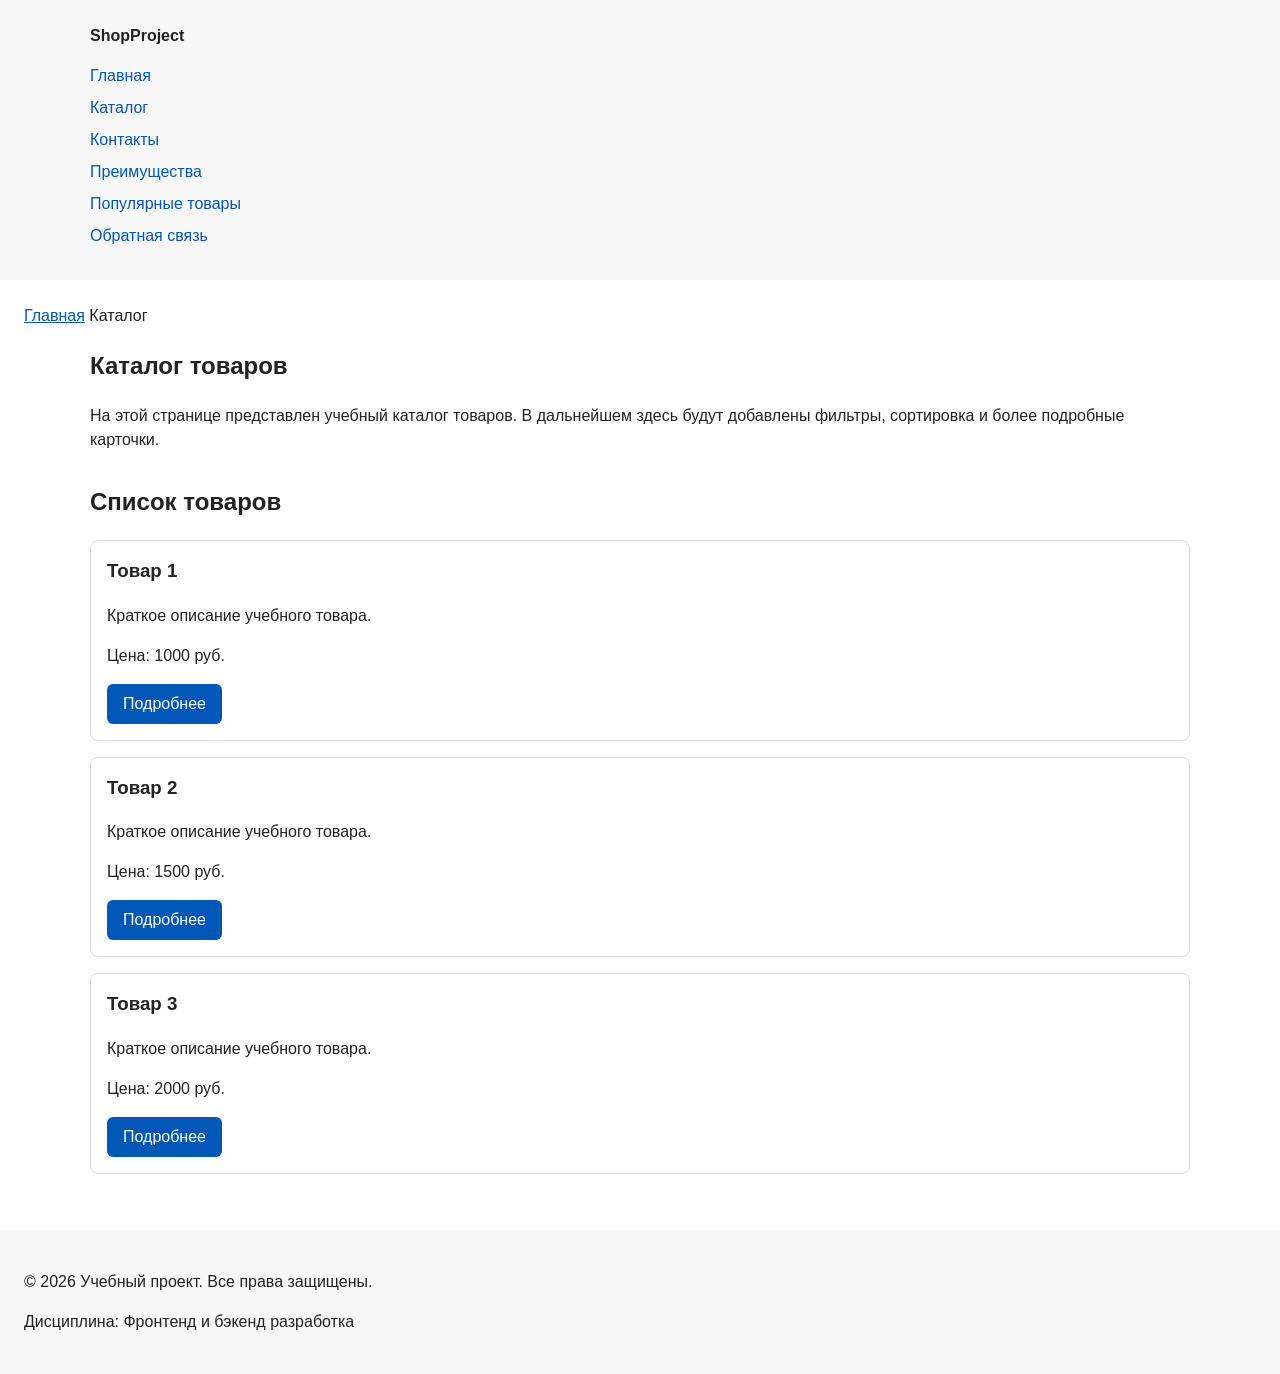
==== catalog.html @ 549c6714 "feat: add multi-page structure navigation and anchors" ====
<!DOCTYPE html>
<html lang="ru">
<head>
  <meta charset="UTF-8">
  <meta name="viewport" content="width=device-width, initial-scale=1.0">
  <meta name="description" content="Каталог товаров учебного интернет-магазина.">
  <title>Каталог товаров — Учебный интернет-магазин</title>
  <link rel="stylesheet" href="css/style.css">
</head>
<body>
  <header>
    <div class="site-header">
      <a class="site-logo" href="index.html">ShopProject</a>

      <nav class="site-nav" aria-label="Основная навигация">
        <ul class="site-nav__list">
          <li><a href="index.html">Главная</a></li>
          <li><a href="catalog.html">Каталог</a></li>
          <li><a href="contacts.html">Контакты</a></li>
          <li><a href="index.html#advantages">Преимущества</a></li>
          <li><a href="index.html#popular">Популярные товары</a></li>
          <li><a href="index.html#contacts">Обратная связь</a></li>
        </ul>
      </nav>
    </div>
  </header>

  <main>
    <nav class="breadcrumbs" aria-label="Хлебные крошки">
      <a href="index.html">Главная</a>
      <span>Каталог</span>
    </nav>

    <section class="section">
      <h1>Каталог товаров</h1>
      <p>
        На этой странице представлен учебный каталог товаров.
        В дальнейшем здесь будут добавлены фильтры, сортировка и более
        подробные карточки.
      </p>
    </section>

    <section class="section">
      <h2>Список товаров</h2>

      <article class="product-card">
        <h3>Товар 1</h3>
        <p>Краткое описание учебного товара.</p>
        <p>Цена: 1000 руб.</p>
        <a class="button" href="index.html#popular">Подробнее</a>
      </article>

      <article class="product-card">
        <h3>Товар 2</h3>
        <p>Краткое описание учебного товара.</p>
        <p>Цена: 1500 руб.</p>
        <a class="button" href="index.html#popular">Подробнее</a>
      </article>

      <article class="product-card">
        <h3>Товар 3</h3>
        <p>Краткое описание учебного товара.</p>
        <p>Цена: 2000 руб.</p>
        <a class="button" href="index.html#popular">Подробнее</a>
      </article>
    </section>
  </main>

  <footer>
    <p>&copy; 2026 Учебный проект. Все права защищены.</p>
    <p>Дисциплина: Фронтенд и бэкенд разработка</p>
  </footer>
</body>
</html>
---- css/style.css ----
/* ===============================
   1. Переменные проекта
   =============================== */

:root {
  /* Основные цвета проекта */
  --color-bg: #ffffff;
  --color-text: #222222;
  --color-muted: #666666;
  --color-primary: #0057b8;
  --color-primary-dark: #003f86;
  --color-border: #dddddd;
  --color-surface: #f7f7f7;
  --color-surface-accent: #eef5ff;
  --color-danger: #b00020;
  --color-success: #168a2f;
  --color-success-bg: #eefaf0;
  --color-white: #ffffff;

  /* Отступы */
  --space-xs: 4px;
  --space-sm: 8px;
  --space-md: 16px;
  --space-lg: 24px;
  --space-xl: 32px;

  /* Скругления */
  --radius-sm: 6px;
  --radius-md: 8px;
  --radius-lg: 12px;

  /* Размеры */
  --container-width: 1100px;
}

/* ===============================
   2. Базовые стили
   =============================== */

* {
  box-sizing: border-box;
}

body {
  margin: 0;
  font-family: Arial, sans-serif;
  line-height: 1.5;
  color: var(--color-text);
  background-color: var(--color-bg);
}
 


header,
main,
footer {
  padding: var(--space-lg);
}



header {
  background-color: var(--color-surface);
}

footer {
  background-color: var(--color-surface);
}

/* ===============================
   3. Общие элементы интерфейса
   =============================== */

a {
  color: var(--color-primary);
}

a:hover {
  color: var(--color-primary-dark);
}

a:focus-visible {
  outline: 2px solid var(--color-primary);
  outline-offset: 3px;
}
 
/* ===============================
   4. Компоненты страницы
   =============================== */

.hero {
  max-width: var(--container-width);
  margin: 0 auto var(--space-xl);
  padding: var(--space-xl) var(--space-lg);
  background-color: var(--color-surface-accent);
  border-radius: var(--radius-lg);
}

.section {
  max-width: var(--container-width);
  margin: 0 auto var(--space-xl);
}

.section h2 {
  margin-top: 0;
}



/*
  Ограничиваем ширину содержимого шапки,
  чтобы оно не растягивалось слишком сильно на широких экранах.
*/
.site-header {
  max-width: 1100px;
  margin: 0 auto;
}

/*
  Оформляем текстовый логотип.
*/
.site-logo {
  font-weight: bold;
  text-decoration: none;
  color: #222222;
}

/*
  Убираем стандартные отступы и маркеры списка навигации.
*/
.site-nav__list {
  padding: 0;
  margin: 16px 0 0;
  list-style: none;
}

/*
  Добавляем расстояние между пунктами меню.
*/
.site-nav__list li {
  margin-bottom: 8px;
}

/*
  Оформляем ссылки меню.
*/
.site-nav__list a {
  color: #0057b8;
  text-decoration: none;
}

/*
  При наведении мыши подчёркиваем ссылку.
  Подробно состояния интерфейса будут рассмотрены в практической работе 1.7.
*/
.site-nav__list a:hover {
  text-decoration: underline;
}



/*
  При наведении мыши подчёркиваем ссылку.
  Подробно состояния интерфейса будут рассмотрены в практической работе 1.7.
*/
.site-nav__list a:hover {
  text-decoration: underline;
}


.button {
  display: inline-block;
  padding: var(--space-sm) var(--space-md);
  color: var(--color-white);
  background-color: var(--color-primary);
  text-decoration: none;
  border: none;
  border-radius: var(--radius-sm);
  cursor: pointer;
}

.button:hover {
  background-color: var(--color-primary-dark);
}

.button:focus-visible {
  outline: 2px solid var(--color-primary);
  outline-offset: 3px;
}

.button:disabled {
  opacity: 0.6;
  cursor: not-allowed;
}


.product-card {
  margin-bottom: var(--space-md);
  padding: var(--space-md);
  border: 1px solid var(--color-border);
  border-radius: var(--radius-md);
  background-color: var(--color-bg);
}

.product-card:hover {
  border-color: var(--color-primary);
}

.product-card h3 {
  margin-top: 0;
}


.aside-info {
  max-width: var(--container-width);
  margin: 0 auto var(--space-xl);
  padding: var(--space-md);
  border-left: 4px solid var(--color-primary);
  background-color: var(--color-surface);
}



body {
  margin: 0;
  font-family: Arial, sans-serif;
  line-height: 1.5;
}


/* ===============================
   5. Форма и модальное окно
   =============================== */

.order-dialog {
  width: min(100% - 32px, 560px);
  padding: var(--space-lg);
  border: none;
  border-radius: var(--radius-lg);
}

.order-dialog::backdrop {
  background-color: rgba(0, 0, 0, 0.5);
}

.form-field {
  margin-bottom: var(--space-md);
}

.form-field label {
  display: block;
  margin-bottom: var(--space-xs);
}

.form-field input,
.form-field select,
.form-field textarea {
  width: 100%;
  padding: 10px 12px;
  border: 1px solid var(--color-border);
  border-radius: var(--radius-sm);
  font: inherit;
}

.form-field input[type="checkbox"] {
  width: auto;
}

.form-field small {
  display: block;
  margin-top: var(--space-xs);
  color: var(--color-muted);
}


.form-field input:hover,
.form-field select:hover,
.form-field textarea:hover {
  border-color: var(--color-primary);
}

.form-field input:focus-visible,
.form-field select:focus-visible,
.form-field textarea:focus-visible,
.form-actions button:focus-visible {
  outline: 2px solid var(--color-primary);
  outline-offset: 3px;
}

[aria-invalid="true"] {
  border-color: var(--color-danger);
}


/*
  Подсветка ошибочных полей.
  Атрибут aria-invalid будет добавляться через JavaScript.
*/
[aria-invalid="true"] {
  border-color: #b00020;
}

/*
  Кнопки формы.
*/
.form-actions {
  display: flex;
  gap: 12px;
  margin-top: 20px;
}

.success-message {
  max-width: var(--container-width);
  margin: var(--space-lg) auto;
  padding: var(--space-md);
  border-left: 4px solid var(--color-success);
  background-color: var(--color-success-bg);
}
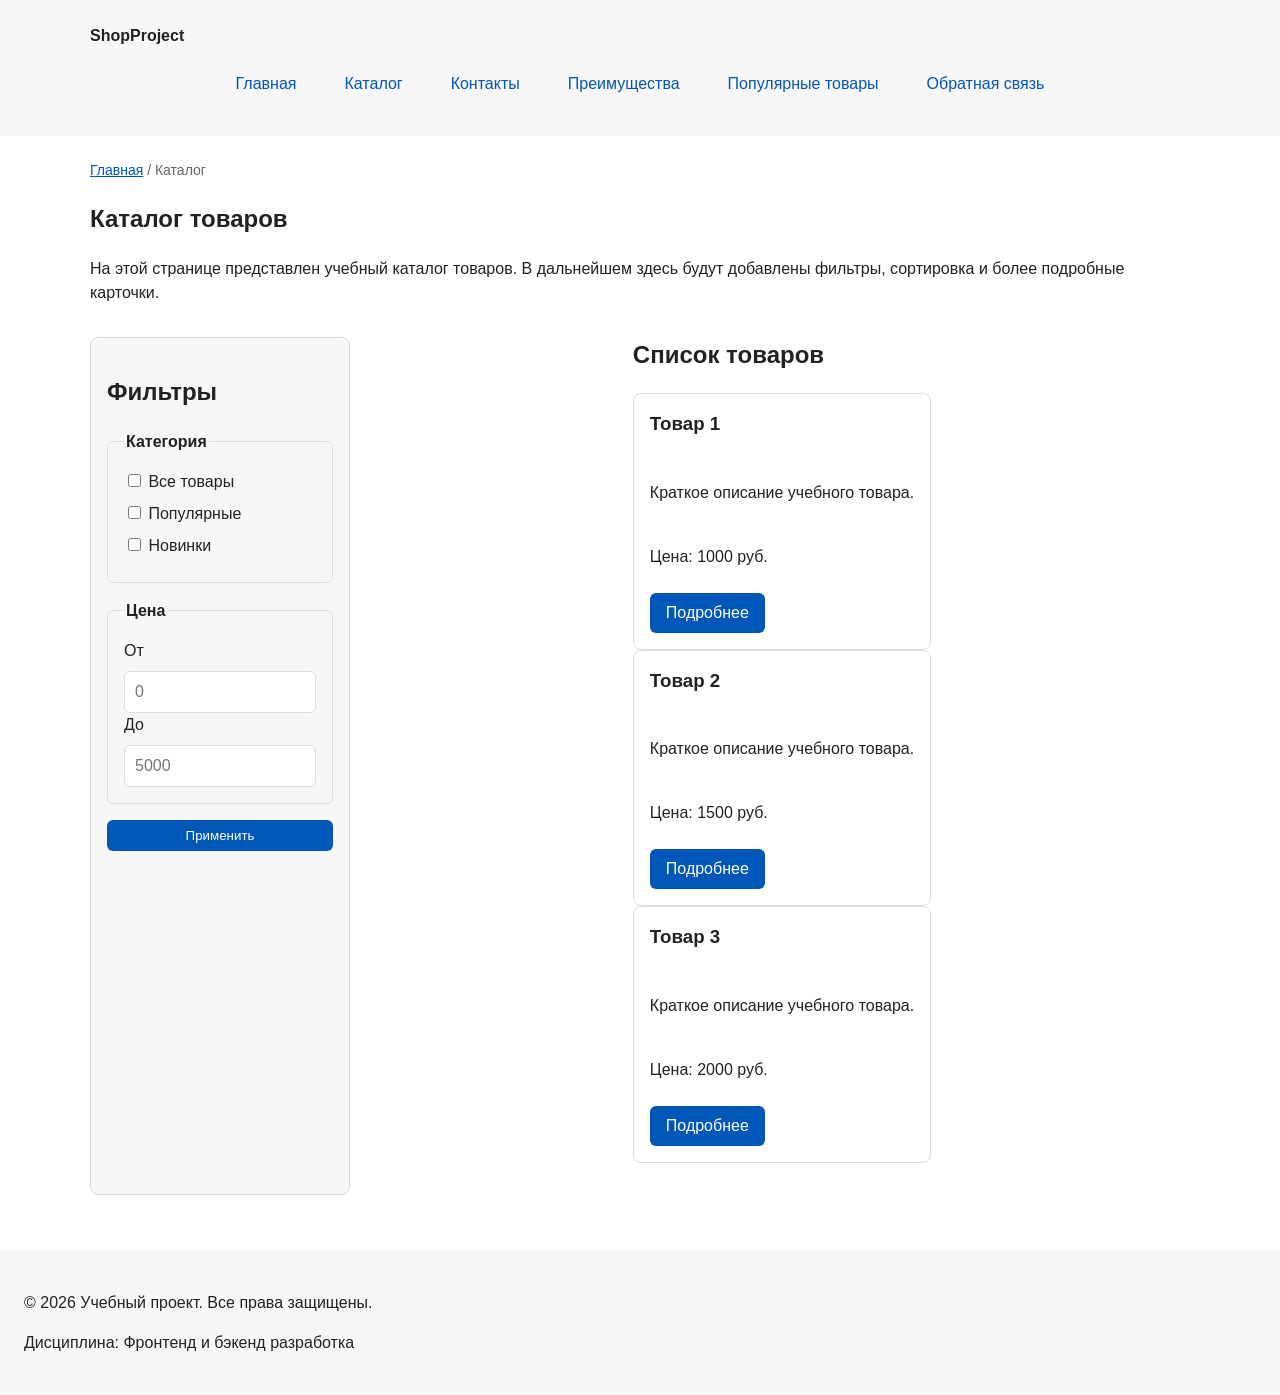
==== commit 232a4686: "feat: add flex navigation and grid catalog layout" ====
--- a/catalog.html
+++ b/catalog.html
@@ -40,6 +40,44 @@
       </p>
     </section>
 
+    <section class="catalog-layout">
+  <aside class="catalog-filters">
+    <h2>Фильтры</h2>
+
+    <form class="filters-form" action="#" method="get">
+      <fieldset>
+        <legend>Категория</legend>
+
+        <label>
+          <input type="checkbox" name="category" value="all">
+          Все товары
+        </label>
+
+        <label>
+          <input type="checkbox" name="category" value="popular">
+          Популярные
+        </label>
+
+        <label>
+          <input type="checkbox" name="category" value="new">
+          Новинки
+        </label>
+      </fieldset>
+
+      <fieldset>
+        <legend>Цена</legend>
+
+        <label for="price-from">От</label>
+        <input id="price-from" name="price-from" type="number" min="0" placeholder="0">
+
+        <label for="price-to">До</label>
+        <input id="price-to" name="price-to" type="number" min="0" placeholder="5000">
+      </fieldset>
+
+      <button class="button" type="submit">Применить</button>
+    </form>
+  </aside>
+
     <section class="section">
       <h2>Список товаров</h2>
 
--- a/css/style.css
+++ b/css/style.css
@@ -125,14 +125,17 @@
   color: #222222;
 }
 
-/*
-  Убираем стандартные отступы и маркеры списка навигации.
-*/
 .site-nav__list {
+  display: flex;
+  flex-wrap: wrap;
+  justify-content: center;
+  align-items: center;
+  gap: var(--space-md);
   padding: 0;
-  margin: 16px 0 0;
+  margin: var(--space-md) 0 0;
   list-style: none;
 }
+
 
 /*
   Добавляем расстояние между пунктами меню.
@@ -141,21 +144,19 @@
   margin-bottom: 8px;
 }
 
-/*
-  Оформляем ссылки меню.
-*/
 .site-nav__list a {
-  color: #0057b8;
+  display: inline-block;
+  padding: var(--space-sm) var(--space-md);
+  color: var(--color-primary);
   text-decoration: none;
-}
-
-/*
-  При наведении мыши подчёркиваем ссылку.
-  Подробно состояния интерфейса будут рассмотрены в практической работе 1.7.
-*/
+  border-radius: var(--radius-sm);
+}
+
 .site-nav__list a:hover {
-  text-decoration: underline;
-}
+  color: var(--color-white);
+  background-color: var(--color-primary);
+}
+
 
 
 
@@ -317,4 +318,99 @@
   background-color: var(--color-success-bg);
 }
 
-
+.breadcrumbs {
+  max-width: var(--container-width);
+  margin: 0 auto var(--space-md);
+  font-size: 14px;
+  color: var(--color-muted);
+}
+
+.breadcrumbs a {
+  color: var(--color-primary);
+}
+
+.breadcrumbs span::before {
+  content: " / ";
+  color: var(--color-muted);
+}
+
+html {
+  scroll-behavior: smooth;
+}
+
+:target {
+  outline: 2px dashed var(--color-primary);
+  outline-offset: 4px;
+}
+
+.products-grid {
+  display: grid;
+  grid-template-columns: repeat(3, 1fr);
+  gap: var(--space-lg);
+}
+
+.product-card {
+  display: flex;
+  flex-direction: column;
+  gap: var(--space-sm);
+  margin-bottom: 0;
+  padding: var(--space-md);
+  border: 1px solid var(--color-border);
+  border-radius: var(--radius-md);
+  background-color: var(--color-bg);
+}
+
+.product-card .button {
+  margin-top: auto;
+  align-self: flex-start;
+}
+
+.catalog-layout {
+  max-width: var(--container-width);
+  margin: 0 auto var(--space-xl);
+  display: grid;
+  grid-template-columns: 260px 1fr;
+  grid-template-areas: "filters products";
+  gap: var(--space-lg);
+}
+
+.catalog-filters {
+  grid-area: filters;
+  padding: var(--space-md);
+  border: 1px solid var(--color-border);
+  border-radius: var(--radius-md);
+  background-color: var(--color-surface);
+}
+
+.catalog-products {
+  grid-area: products;
+}
+
+.filters-form {
+  display: grid;
+  gap: var(--space-md);
+}
+
+.filters-form fieldset {
+  margin: 0;
+  padding: var(--space-md);
+  border: 1px solid var(--color-border);
+  border-radius: var(--radius-sm);
+}
+
+.filters-form legend {
+  font-weight: 700;
+}
+
+.filters-form label {
+  display: block;
+  margin-bottom: var(--space-sm);
+}
+
+.filters-form input[type="number"] {
+  width: 100%;
+  padding: 8px 10px;
+  border: 1px solid var(--color-border);
+  border-radius: var(--radius-sm);
+  font: inherit;
+}
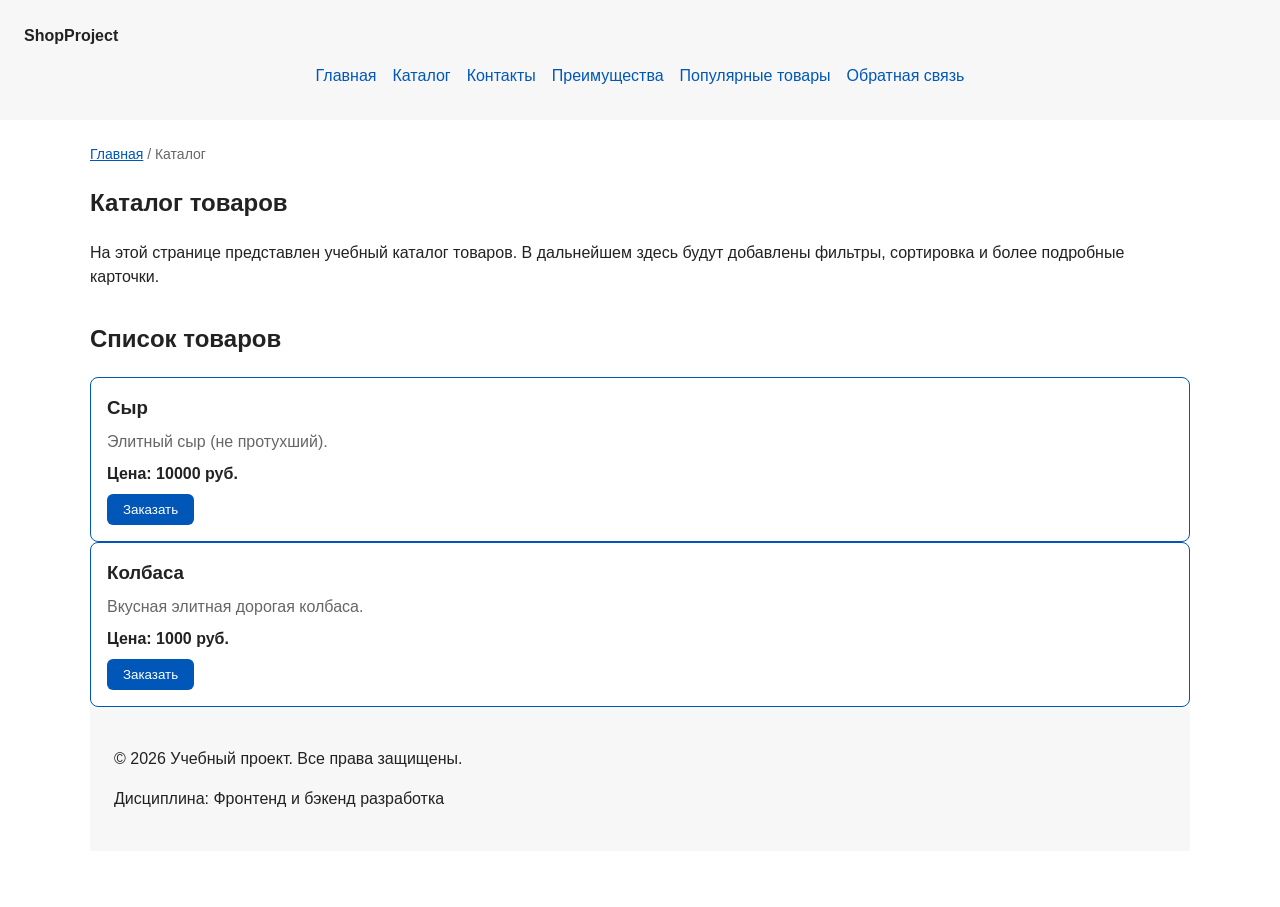
==== commit 97783bf3: "refactor: apply BEM naming to CSS classes" ====
--- a/catalog.html
+++ b/catalog.html
@@ -27,8 +27,8 @@
 
   <main>
     <nav class="breadcrumbs" aria-label="Хлебные крошки">
-      <a href="index.html">Главная</a>
-      <span>Каталог</span>
+        <a class="breadcrumbs__link" href="index.html">Главная</a>
+        <span class="breadcrumbs__current">Каталог</span>
     </nav>
 
     <section class="section">
@@ -40,69 +40,36 @@
       </p>
     </section>
 
-    <section class="catalog-layout">
-  <aside class="catalog-filters">
-    <h2>Фильтры</h2>
-
-    <form class="filters-form" action="#" method="get">
-      <fieldset>
-        <legend>Категория</legend>
-
-        <label>
-          <input type="checkbox" name="category" value="all">
-          Все товары
-        </label>
-
-        <label>
-          <input type="checkbox" name="category" value="popular">
-          Популярные
-        </label>
-
-        <label>
-          <input type="checkbox" name="category" value="new">
-          Новинки
-        </label>
-      </fieldset>
-
-      <fieldset>
-        <legend>Цена</legend>
-
-        <label for="price-from">От</label>
-        <input id="price-from" name="price-from" type="number" min="0" placeholder="0">
-
-        <label for="price-to">До</label>
-        <input id="price-to" name="price-to" type="number" min="0" placeholder="5000">
-      </fieldset>
-
-      <button class="button" type="submit">Применить</button>
-    </form>
-  </aside>
-
     <section class="section">
       <h2>Список товаров</h2>
 
-      <article class="product-card">
-        <h3>Товар 1</h3>
-        <p>Краткое описание учебного товара.</p>
-        <p>Цена: 1000 руб.</p>
-        <a class="button" href="index.html#popular">Подробнее</a>
-      </article>
+      <article class="product-card product-card--featured">
+  <h3 class="product-card__title">Сыр</h3>
+  <p class="product-card__description">Элитный сыр (не протухший).</p>
+  <p class="product-card__price">Цена: 10000 руб.</p>
+  <button
+    class="button product-card__button"
+    type="button"
+    data-product="Товар 1"
+  >
+    Заказать
+  </button>
+</article>
 
-      <article class="product-card">
-        <h3>Товар 2</h3>
-        <p>Краткое описание учебного товара.</p>
-        <p>Цена: 1500 руб.</p>
-        <a class="button" href="index.html#popular">Подробнее</a>
-      </article>
 
-      <article class="product-card">
-        <h3>Товар 3</h3>
-        <p>Краткое описание учебного товара.</p>
-        <p>Цена: 2000 руб.</p>
-        <a class="button" href="index.html#popular">Подробнее</a>
-      </article>
-    </section>
-  </main>
+      <article class="product-card product-card--featured">
+  <h3 class="product-card__title">Колбаса</h3>
+  <p class="product-card__description">Вкусная элитная дорогая колбаса.</p>
+  <p class="product-card__price">Цена: 1000 руб.</p>
+  <button
+    class="button product-card__button"
+    type="button"
+    data-product="Товар 1"
+  >
+    Заказать
+  </button>
+</article>
+
 
   <footer>
     <p>&copy; 2026 Учебный проект. Все права защищены.</p>
--- a/css/style.css
+++ b/css/style.css
@@ -112,9 +112,21 @@
   чтобы оно не растягивалось слишком сильно на широких экранах.
 */
 .site-header {
-  max-width: 1100px;
+  background-color: var(--color-surface);
+}
+
+.site-header__inner {
+  max-width: var(--container-width);
   margin: 0 auto;
-}
+  padding: var(--space-lg);
+}
+
+.site-header__logo {
+  font-weight: 700;
+  color: var(--color-text);
+  text-decoration: none;
+}
+
 
 /*
   Оформляем текстовый логотип.
@@ -136,15 +148,7 @@
   list-style: none;
 }
 
-
-/*
-  Добавляем расстояние между пунктами меню.
-*/
-.site-nav__list li {
-  margin-bottom: 8px;
-}
-
-.site-nav__list a {
+.site-nav__link {
   display: inline-block;
   padding: var(--space-sm) var(--space-md);
   color: var(--color-primary);
@@ -152,13 +156,32 @@
   border-radius: var(--radius-sm);
 }
 
-.site-nav__list a:hover {
+.site-nav__link:hover {
   color: var(--color-white);
   background-color: var(--color-primary);
 }
 
-
-
+.site-nav__link:focus-visible {
+  outline: 2px solid var(--color-primary);
+  outline-offset: 3px;
+}
+
+.site-nav__link--active {
+  color: var(--color-white);
+  background-color: var(--color-primary);
+}
+
+.site-nav__list li {
+  margin-bottom: 8px;
+}
+
+/*
+  Оформляем ссылки меню.
+*/
+.site-nav__list a {
+  color: #0057b8;
+  text-decoration: none;
+}
 
 /*
   При наведении мыши подчёркиваем ссылку.
@@ -168,6 +191,29 @@
   text-decoration: underline;
 }
 
+.button--primary {
+  color: var(--color-white);
+  background-color: var(--color-primary);
+}
+
+.button--primary:hover {
+  background-color: var(--color-primary-dark);
+}
+
+.button--secondary {
+  color: var(--color-primary);
+  background-color: transparent;
+  border: 1px solid var(--color-primary);
+}
+
+.button--secondary:hover {
+  color: var(--color-white);
+  background-color: var(--color-primary);
+}
+
+.site-nav__list a:hover {
+  text-decoration: underline;
+}
 
 .button {
   display: inline-block;
@@ -189,14 +235,18 @@
   outline-offset: 3px;
 }
 
-.button:disabled {
+.button:disabled,
+.button--disabled {
   opacity: 0.6;
   cursor: not-allowed;
 }
 
 
+
 .product-card {
-  margin-bottom: var(--space-md);
+  display: flex;
+  flex-direction: column;
+  gap: var(--space-sm);
   padding: var(--space-md);
   border: 1px solid var(--color-border);
   border-radius: var(--radius-md);
@@ -211,6 +261,43 @@
   margin-top: 0;
 }
 
+.product-card--featured {
+  border-color: var(--color-primary);
+}
+
+.product-card--discount {
+  border-color: var(--color-danger);
+}
+
+.product-card__title {
+  margin: 0;
+  color: var(--color-text);
+}
+
+.product-card__description {
+  margin: 0;
+  color: var(--color-muted);
+}
+
+.product-card__price {
+  margin: 0;
+  font-weight: 700;
+}
+
+.product-card--discount .product-card__price {
+  color: var(--color-danger);
+}
+
+.product-card__button {
+  margin-top: auto;
+  align-self: flex-start;
+}
+
+.products-grid {
+  display: grid;
+  grid-template-columns: repeat(3, 1fr);
+  gap: var(--space-lg);
+}
 
 .aside-info {
   max-width: var(--container-width);
@@ -325,92 +412,52 @@
   color: var(--color-muted);
 }
 
-.breadcrumbs a {
+.breadcrumbs__link {
   color: var(--color-primary);
 }
 
-.breadcrumbs span::before {
+.breadcrumbs__current::before {
   content: " / ";
   color: var(--color-muted);
 }
 
-html {
-  scroll-behavior: smooth;
-}
-
-:target {
-  outline: 2px dashed var(--color-primary);
-  outline-offset: 4px;
-}
-
-.products-grid {
-  display: grid;
-  grid-template-columns: repeat(3, 1fr);
-  gap: var(--space-lg);
-}
-
-.product-card {
-  display: flex;
-  flex-direction: column;
-  gap: var(--space-sm);
-  margin-bottom: 0;
-  padding: var(--space-md);
-  border: 1px solid var(--color-border);
-  border-radius: var(--radius-md);
-  background-color: var(--color-bg);
-}
-
-.product-card .button {
-  margin-top: auto;
-  align-self: flex-start;
-}
-
-.catalog-layout {
-  max-width: var(--container-width);
-  margin: 0 auto var(--space-xl);
-  display: grid;
-  grid-template-columns: 260px 1fr;
-  grid-template-areas: "filters products";
-  gap: var(--space-lg);
-}
-
-.catalog-filters {
-  grid-area: filters;
-  padding: var(--space-md);
-  border: 1px solid var(--color-border);
-  border-radius: var(--radius-md);
-  background-color: var(--color-surface);
-}
-
-.catalog-products {
-  grid-area: products;
-}
-
-.filters-form {
-  display: grid;
-  gap: var(--space-md);
-}
-
-.filters-form fieldset {
-  margin: 0;
-  padding: var(--space-md);
-  border: 1px solid var(--color-border);
-  border-radius: var(--radius-sm);
-}
-
-.filters-form legend {
-  font-weight: 700;
-}
-
-.filters-form label {
+.order-form__field {
+  margin-bottom: var(--space-md);
+}
+
+.order-form__label {
   display: block;
-  margin-bottom: var(--space-sm);
-}
-
-.filters-form input[type="number"] {
+  margin-bottom: var(--space-xs);
+}
+
+.order-form__input,
+.order-form__select,
+.order-form__textarea {
   width: 100%;
-  padding: 8px 10px;
+  padding: 10px 12px;
   border: 1px solid var(--color-border);
   border-radius: var(--radius-sm);
   font: inherit;
 }
+
+.order-form__input:hover,
+.order-form__select:hover,
+.order-form__textarea:hover {
+  border-color: var(--color-primary);
+}
+
+.order-form__input:focus-visible,
+.order-form__select:focus-visible,
+.order-form__textarea:focus-visible {
+  outline: 2px solid var(--color-primary);
+  outline-offset: 3px;
+}
+
+.order-form__actions {
+  display: flex;
+  gap: var(--space-md);
+  margin-top: var(--space-lg);
+}
+
+
+
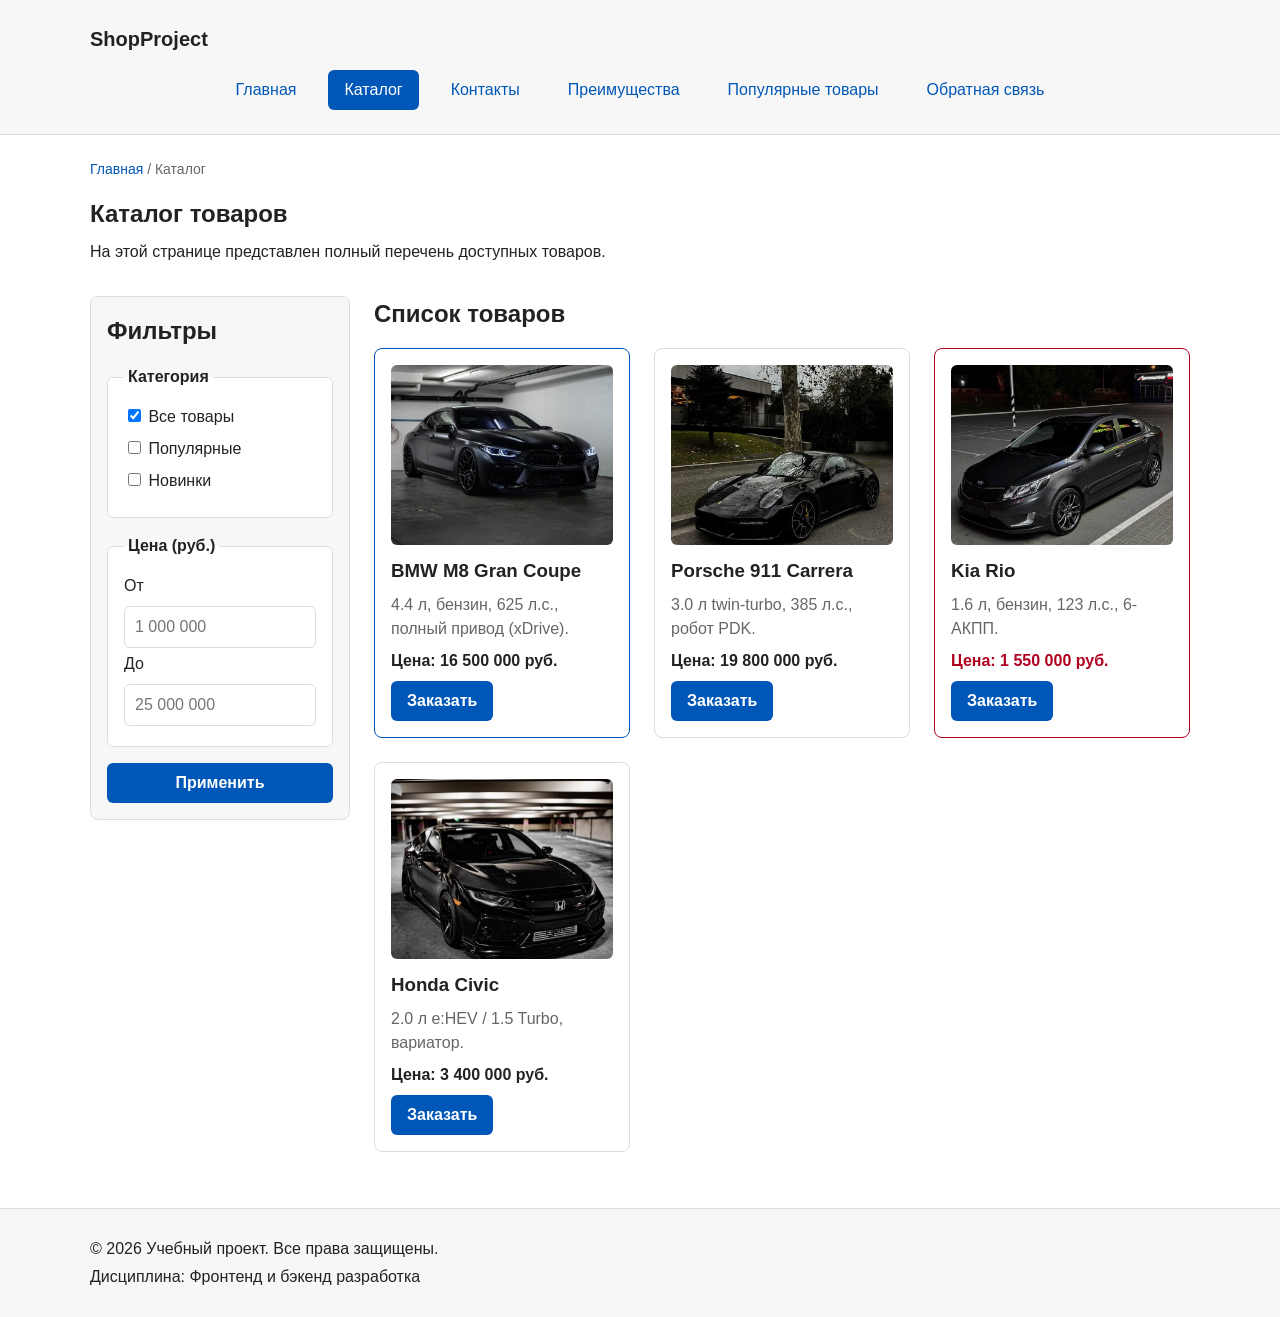
==== commit cfe8a153: "feat: add real car models, cards markup and images" ====
--- a/catalog.html
+++ b/catalog.html
@@ -1,25 +1,27 @@
+<!-- строков -->
+
 <!DOCTYPE html>
 <html lang="ru">
 <head>
   <meta charset="UTF-8">
   <meta name="viewport" content="width=device-width, initial-scale=1.0">
-  <meta name="description" content="Каталог товаров учебного интернет-магазина.">
+  <meta name="description" content="Каталог товаров учебного интернет-магазина ShopProject.">
   <title>Каталог товаров — Учебный интернет-магазин</title>
   <link rel="stylesheet" href="css/style.css">
+  <script src="js/main.js" defer></script>
 </head>
 <body>
-  <header>
-    <div class="site-header">
-      <a class="site-logo" href="index.html">ShopProject</a>
-
+  <header class="site-header">
+    <div class="site-header__inner">
+      <a class="site-header__logo" href="index.html">ShopProject</a>
       <nav class="site-nav" aria-label="Основная навигация">
         <ul class="site-nav__list">
-          <li><a href="index.html">Главная</a></li>
-          <li><a href="catalog.html">Каталог</a></li>
-          <li><a href="contacts.html">Контакты</a></li>
-          <li><a href="index.html#advantages">Преимущества</a></li>
-          <li><a href="index.html#popular">Популярные товары</a></li>
-          <li><a href="index.html#contacts">Обратная связь</a></li>
+          <li class="site-nav__item"><a class="site-nav__link" href="index.html">Главная</a></li>
+          <li class="site-nav__item"><a class="site-nav__link site-nav__link--active" href="catalog.html">Каталог</a></li>
+          <li class="site-nav__item"><a class="site-nav__link" href="contacts.html">Контакты</a></li>
+          <li class="site-nav__item"><a class="site-nav__link" href="index.html#advantages">Преимущества</a></li>
+          <li class="site-nav__item"><a class="site-nav__link" href="index.html#popular">Популярные товары</a></li>
+          <li class="site-nav__item"><a class="site-nav__link" href="index.html#contacts">Обратная связь</a></li>
         </ul>
       </nav>
     </div>
@@ -27,53 +29,137 @@
 
   <main>
     <nav class="breadcrumbs" aria-label="Хлебные крошки">
-        <a class="breadcrumbs__link" href="index.html">Главная</a>
-        <span class="breadcrumbs__current">Каталог</span>
+      <a class="breadcrumbs__link" href="index.html">Главная</a>
+      <span class="breadcrumbs__current">Каталог</span>
     </nav>
 
     <section class="section">
-      <h1>Каталог товаров</h1>
-      <p>
-        На этой странице представлен учебный каталог товаров.
-        В дальнейшем здесь будут добавлены фильтры, сортировка и более
-        подробные карточки.
-      </p>
+      <h1 class="section__title">Каталог товаров</h1>
+      <p class="section__description">На этой странице представлен полный перечень доступных товаров.</p>
     </section>
 
-    <section class="section">
-      <h2>Список товаров</h2>
+    <section class="catalog-layout">
+      <aside class="catalog-filters">
+        <h2 class="catalog-filters__title">Фильтры</h2>
+        <form class="filters-form" action="#" method="get">
+          <fieldset class="filters-form__group">
+            <legend class="filters-form__legend">Категория</legend>
+            <label class="filters-form__label"><input type="checkbox" name="category" value="all" checked> Все товары</label>
+            <label class="filters-form__label"><input type="checkbox" name="category" value="popular"> Популярные</label>
+            <label class="filters-form__label"><input type="checkbox" name="category" value="new"> Новинки</label>
+          </fieldset>
+        <fieldset class="filters-form__group">
+            <legend class="filters-form__legend">Цена (руб.)</legend>
+            <label class="filters-form__label" for="price-from">От</label>
+            <input class="filters-form__input" id="price-from" name="price-from" type="number" min="0" placeholder="1 000 000">
+            <label class="filters-form__label" for="price-to">До</label>
+            <input class="filters-form__input" id="price-to" name="price-to" type="number" min="0" placeholder="25 000 000">
+          </fieldset>
+          <button class="button button--primary" type="submit">Применить</button>
+        </form>
+      </aside>
 
-      <article class="product-card product-card--featured">
-  <h3 class="product-card__title">Сыр</h3>
-  <p class="product-card__description">Элитный сыр (не протухший).</p>
-  <p class="product-card__price">Цена: 10000 руб.</p>
-  <button
-    class="button product-card__button"
-    type="button"
-    data-product="Товар 1"
-  >
-    Заказать
-  </button>
-</article>
+      <section class="catalog-products">
+        <h2 class="catalog-products__title">Список товаров</h2>
+        <div class="products-grid">
+          <article class="product-card product-card--featured">
+            <img class="product-card__image" src="images/bmw-m8.jpg" alt="BMW M8 Gran Coupe" loading="lazy">
+            <h3 class="product-card__title">BMW M8 Gran Coupe</h3>
+            <p class="product-card__description">4.4 л, бензин, 625 л.с., полный привод (xDrive).</p>
+            <p class="product-card__price">Цена: 16 500 000 руб.</p>
+            <button class="button button--primary product-card__button" type="button" data-product="BMW M8 Gran Coupe">
+              Заказать
+            </button>
+          </article>
 
+          <article class="product-card">
+            <img class="product-card__image" src="images/porsche-911.jpg" alt="Porsche 911 Carrera" loading="lazy">
+            <h3 class="product-card__title">Porsche 911 Carrera</h3>
+            <p class="product-card__description">3.0 л twin-turbo, 385 л.с., робот PDK.</p>
+            <p class="product-card__price">Цена: 19 800 000 руб.</p>
+            <button class="button button--primary product-card__button" type="button" data-product="Porsche 911 Carrera">
+              Заказать
+            </button>
+          </article>
 
-      <article class="product-card product-card--featured">
-  <h3 class="product-card__title">Колбаса</h3>
-  <p class="product-card__description">Вкусная элитная дорогая колбаса.</p>
-  <p class="product-card__price">Цена: 1000 руб.</p>
-  <button
-    class="button product-card__button"
-    type="button"
-    data-product="Товар 1"
-  >
-    Заказать
-  </button>
-</article>
+          <article class="product-card product-card--discount">
+            <img class="product-card__image" src="images/kia-rio.jpg" alt="Kia Rio" loading="lazy">
+            <h3 class="product-card__title">Kia Rio</h3>
+            <p class="product-card__description">1.6 л, бензин, 123 л.с., 6-АКПП.</p>
+            <p class="product-card__price">Цена: 1 550 000 руб.</p>
+            <button class="button button--primary product-card__button" type="button" data-product="Kia Rio">
+              Заказать
+            </button>
+          </article>
 
+          <article class="product-card">
+            <img class="product-card__image" src="images/honda-civic.jpg" alt="Honda Civic" loading="lazy">
+            <h3 class="product-card__title">Honda Civic</h3>
+            <p class="product-card__description">2.0 л e:HEV / 1.5 Turbo, вариатор.</p>
+            <p class="product-card__price">Цена: 3 400 000 руб.</p>
+            <button class="button button--primary product-card__button" type="button" data-product="Honda Civic">
+              Заказать
+            </button>
+          </article>
+        </div>
+      </section>
+    </section>
+  </main>
 
-  <footer>
-    <p>&copy; 2026 Учебный проект. Все права защищены.</p>
-    <p>Дисциплина: Фронтенд и бэкенд разработка</p>
+  <dialog class="order-dialog" id="order-dialog" aria-labelledby="order-dialog-title">
+    <h2 class="order-dialog__title" id="order-dialog-title">Оформление заявки</h2>
+    <form class="order-form" id="order-form" action="#" method="post" novalidate>
+      <input id="selected-product" name="selected-product" type="hidden">
+      <div class="order-form__field">
+        <label class="order-form__label" for="order-name">Имя</label>
+        <input class="order-form__input" id="order-name" name="name" type="text" placeholder="Введите ваше имя" minlength="2" autocomplete="given-name" required>
+      </div>
+      <div class="order-form__field">
+        <label class="order-form__label" for="order-email">E-mail</label>
+        <input class="order-form__input" id="order-email" name="email" type="email" placeholder="example@mail.ru" autocomplete="email" required>
+      </div>
+      <div class="order-form__field">
+        <label class="order-form__label" for="order-phone">Телефон</label>
+        <input class="order-form__input" id="order-phone" name="phone" type="tel" inputmode="tel" placeholder="+7 (900) 000-00-00" pattern="^\+7 \(\d{3}\) \d{3}-\d{2}-\d{2}$" required>
+        <small class="order-form__hint">Формат: +7 (900) 000-00-00</small>
+      </div>
+      <div class="order-form__field">
+        <label class="order-form__label" for="order-date">Дата связи</label>
+        <input class="order-form__input" id="order-date" name="date" type="date">
+      </div>
+      <div class="order-form__field">
+        <label class="order-form__label" for="order-topic">Тема заявки</label>
+        <select class="order-form__select" id="order-topic" name="topic" required>
+          <option value="">Выберите тему</option>
+          <option value="product" selected>Заказ товара</option>
+          <option value="consultation">Консультация</option>
+          <option value="delivery">Доставка</option>
+        </select>
+      </div>
+      <div class="order-form__field">
+        <label class="order-form__label" for="order-comment">Комментарий</label>
+        <textarea class="order-form__textarea" id="order-comment" name="comment" rows="4" placeholder="Укажите дополнительную информацию"></textarea>
+      </div>
+      <div class="order-form__field order-form__field--checkbox">
+        <label class="order-form__checkbox-label">
+          <input class="order-form__checkbox" id="order-agreement" name="agreement" type="checkbox" required>
+          Я согласен на обработку персональных данных
+        </label>
+      </div>
+      <div class="order-form__actions">
+        <button class="button button--secondary" type="button" id="close-order-dialog">Закрыть</button>
+        <button class="button button--primary" type="submit">Отправить заявку</button>
+      </div>
+    </form>
+  </dialog>
+
+  <p class="success-message" id="success-message" hidden>Форма успешно отправлена!</p>
+
+  <footer class="site-footer">
+    <div class="site-footer__inner">
+      <p>&copy; 2026 Учебный проект. Все права защищены.</p>
+      <p>Дисциплина: Фронтенд и бэкенд разработка</p>
+    </div>
   </footer>
 </body>
-</html>
+</html>
--- a/css/style.css
+++ b/css/style.css
@@ -1,9 +1,4 @@
-/* ===============================
-   1. Переменные проекта
-   =============================== */
-
 :root {
-  /* Основные цвета проекта */
   --color-bg: #ffffff;
   --color-text: #222222;
   --color-muted: #666666;
@@ -17,28 +12,25 @@
   --color-success-bg: #eefaf0;
   --color-white: #ffffff;
 
-  /* Отступы */
   --space-xs: 4px;
   --space-sm: 8px;
   --space-md: 16px;
   --space-lg: 24px;
   --space-xl: 32px;
 
-  /* Скругления */
   --radius-sm: 6px;
   --radius-md: 8px;
   --radius-lg: 12px;
 
-  /* Размеры */
   --container-width: 1100px;
 }
-
-/* ===============================
-   2. Базовые стили
-   =============================== */
 
 * {
   box-sizing: border-box;
+}
+
+html {
+  scroll-behavior: smooth;
 }
 
 body {
@@ -48,8 +40,6 @@
   color: var(--color-text);
   background-color: var(--color-bg);
 }
- 
-
 
 header,
 main,
@@ -57,19 +47,10 @@
   padding: var(--space-lg);
 }
 
-
-
-header {
-  background-color: var(--color-surface);
-}
-
-footer {
-  background-color: var(--color-surface);
-}
-
-/* ===============================
-   3. Общие элементы интерфейса
-   =============================== */
+:target {
+  outline: 2px dashed var(--color-primary);
+  outline-offset: 4px;
+}
 
 a {
   color: var(--color-primary);
@@ -83,58 +64,87 @@
   outline: 2px solid var(--color-primary);
   outline-offset: 3px;
 }
- 
-/* ===============================
-   4. Компоненты страницы
-   =============================== */
-
-.hero {
-  max-width: var(--container-width);
-  margin: 0 auto var(--space-xl);
-  padding: var(--space-xl) var(--space-lg);
-  background-color: var(--color-surface-accent);
-  border-radius: var(--radius-lg);
-}
-
-.section {
-  max-width: var(--container-width);
-  margin: 0 auto var(--space-xl);
-}
-
-.section h2 {
-  margin-top: 0;
-}
-
-
-
-/*
-  Ограничиваем ширину содержимого шапки,
-  чтобы оно не растягивалось слишком сильно на широких экранах.
-*/
+
+.button {
+  display: inline-block;
+  padding: var(--space-sm) var(--space-md);
+  border: none;
+  border-radius: var(--radius-sm);
+  font: inherit;
+  font-weight: 600;
+  text-decoration: none;
+  cursor: pointer;
+  transition: background-color 0.2s ease, color 0.2s ease, border-color 0.2s ease;
+}
+
+.button--primary {
+  color: var(--color-white);
+  background-color: var(--color-primary);
+}
+
+.button--primary:hover {
+  background-color: var(--color-primary-dark);
+  color: var(--color-white);
+}
+
+.button--secondary {
+  color: var(--color-primary);
+  background-color: transparent;
+  border: 1px solid var(--color-primary);
+}
+
+.button--secondary:hover {
+  background-color: var(--color-primary);
+  color: var(--color-white);
+}
+
+.button:focus-visible {
+  outline: 2px solid var(--color-primary);
+  outline-offset: 3px;
+}
+
+.button:disabled,
+.button--disabled {
+  opacity: 0.6;
+  cursor: not-allowed;
+}
+
+.breadcrumbs {
+  max-width: var(--container-width);
+  margin: 0 auto var(--space-md);
+  font-size: 14px;
+  color: var(--color-muted);
+}
+
+.breadcrumbs__link {
+  color: var(--color-primary);
+  text-decoration: none;
+}
+
+.breadcrumbs__link:hover {
+  text-decoration: underline;
+}
+
+.breadcrumbs__current::before {
+  content: " / ";
+  color: var(--color-muted);
+}
+
 .site-header {
   background-color: var(--color-surface);
+  border-bottom: 1px solid var(--color-border);
 }
 
 .site-header__inner {
   max-width: var(--container-width);
   margin: 0 auto;
-  padding: var(--space-lg);
 }
 
 .site-header__logo {
+  font-size: 20px;
   font-weight: 700;
   color: var(--color-text);
   text-decoration: none;
-}
-
-
-/*
-  Оформляем текстовый логотип.
-*/
-.site-logo {
-  font-weight: bold;
-  text-decoration: none;
-  color: #222222;
 }
 
 .site-nav__list {
@@ -171,77 +181,55 @@
   background-color: var(--color-primary);
 }
 
-.site-nav__list li {
-  margin-bottom: 8px;
-}
-
-/*
-  Оформляем ссылки меню.
-*/
-.site-nav__list a {
-  color: #0057b8;
-  text-decoration: none;
-}
-
-/*
-  При наведении мыши подчёркиваем ссылку.
-  Подробно состояния интерфейса будут рассмотрены в практической работе 1.7.
-*/
-.site-nav__list a:hover {
-  text-decoration: underline;
-}
-
-.button--primary {
-  color: var(--color-white);
-  background-color: var(--color-primary);
-}
-
-.button--primary:hover {
-  background-color: var(--color-primary-dark);
-}
-
-.button--secondary {
-  color: var(--color-primary);
-  background-color: transparent;
-  border: 1px solid var(--color-primary);
-}
-
-.button--secondary:hover {
-  color: var(--color-white);
-  background-color: var(--color-primary);
-}
-
-.site-nav__list a:hover {
-  text-decoration: underline;
-}
-
-.button {
-  display: inline-block;
-  padding: var(--space-sm) var(--space-md);
-  color: var(--color-white);
-  background-color: var(--color-primary);
-  text-decoration: none;
-  border: none;
-  border-radius: var(--radius-sm);
-  cursor: pointer;
-}
-
-.button:hover {
-  background-color: var(--color-primary-dark);
-}
-
-.button:focus-visible {
-  outline: 2px solid var(--color-primary);
-  outline-offset: 3px;
-}
-
-.button:disabled,
-.button--disabled {
-  opacity: 0.6;
-  cursor: not-allowed;
-}
-
-
+.hero {
+  max-width: var(--container-width);
+  margin: 0 auto var(--space-xl);
+  padding: var(--space-xl) var(--space-lg);
+  background-color: var(--color-surface-accent);
+  border-radius: var(--radius-lg);
+}
+
+.hero__title {
+  margin-top: 0;
+  margin-bottom: var(--space-sm);
+}
+
+.hero__text {
+  margin-top: 0;
+  margin-bottom: var(--space-md);
+}
+
+.section {
+  max-width: var(--container-width);
+  margin: 0 auto var(--space-xl);
+}
+
+.section__title {
+  margin-top: 0;
+  margin-bottom: var(--space-sm);
+}
+
+.section__description {
+  margin-top: 0;
+  margin-bottom: var(--space-md);
+}
+
+.advantages-list,
+.contacts-list {
+  padding-left: var(--space-lg);
+  margin: 0 0 var(--space-md);
+}
+
+.advantages-list li,
+.contacts-list li {
+  margin-bottom: var(--space-xs);
+}
+
+.products-grid {
+  display: grid;
+  grid-template-columns: repeat(3, 1fr);
+  gap: var(--space-lg);
+}
 
 .product-card {
   display: flex;
@@ -251,14 +239,12 @@
   border: 1px solid var(--color-border);
   border-radius: var(--radius-md);
   background-color: var(--color-bg);
+  transition: border-color 0.2s ease, box-shadow 0.2s ease;
 }
 
 .product-card:hover {
   border-color: var(--color-primary);
-}
-
-.product-card h3 {
-  margin-top: 0;
+  box-shadow: 0 4px 12px rgba(0, 0, 0, 0.05);
 }
 
 .product-card--featured {
@@ -293,10 +279,68 @@
   align-self: flex-start;
 }
 
-.products-grid {
+.catalog-layout {
+  max-width: var(--container-width);
+  margin: 0 auto var(--space-xl);
   display: grid;
-  grid-template-columns: repeat(3, 1fr);
+  grid-template-columns: 260px 1fr;
+  grid-template-areas: "filters products";
   gap: var(--space-lg);
+}
+
+.catalog-filters {
+  grid-area: filters;
+  padding: var(--space-md);
+  border: 1px solid var(--color-border);
+  border-radius: var(--radius-md);
+  background-color: var(--color-surface);
+  height: fit-content;
+}
+
+.catalog-filters__title {
+  margin-top: 0;
+  margin-bottom: var(--space-md);
+}
+
+.catalog-products {
+  grid-area: products;
+}
+
+.catalog-products__title {
+  margin-top: 0;
+  margin-bottom: var(--space-md);
+}
+
+.filters-form {
+  display: grid;
+  gap: var(--space-md);
+}
+
+.filters-form__group {
+  margin: 0;
+  padding: var(--space-md);
+  border: 1px solid var(--color-border);
+  border-radius: var(--radius-sm);
+  background-color: var(--color-bg);
+}
+
+.filters-form__legend {
+  padding: 0 var(--space-xs);
+  font-weight: 700;
+}
+
+.filters-form__label {
+  display: block;
+  margin-bottom: var(--space-sm);
+}
+
+.filters-form__input {
+  width: 100%;
+  padding: 8px 10px;
+  margin-bottom: var(--space-xs);
+  border: 1px solid var(--color-border);
+  border-radius: var(--radius-sm);
+  font: inherit;
 }
 
 .aside-info {
@@ -305,120 +349,47 @@
   padding: var(--space-md);
   border-left: 4px solid var(--color-primary);
   background-color: var(--color-surface);
-}
-
-
-
-body {
-  margin: 0;
-  font-family: Arial, sans-serif;
-  line-height: 1.5;
-}
-
-
-/* ===============================
-   5. Форма и модальное окно
-   =============================== */
+  border-radius: 0 var(--radius-sm) var(--radius-sm) 0;
+}
+
+.aside-info__title {
+  margin-top: 0;
+  margin-bottom: var(--space-xs);
+}
+
+.aside-info__text {
+  margin: 0;
+}
+
+.site-footer {
+  background-color: var(--color-surface);
+  border-top: 1px solid var(--color-border);
+}
+
+.site-footer__inner {
+  max-width: var(--container-width);
+  margin: 0 auto;
+}
+
+.site-footer__inner p {
+  margin: var(--space-xs) 0;
+}
 
 .order-dialog {
   width: min(100% - 32px, 560px);
   padding: var(--space-lg);
   border: none;
   border-radius: var(--radius-lg);
+  box-shadow: 0 10px 30px rgba(0, 0, 0, 0.2);
 }
 
 .order-dialog::backdrop {
   background-color: rgba(0, 0, 0, 0.5);
 }
 
-.form-field {
-  margin-bottom: var(--space-md);
-}
-
-.form-field label {
-  display: block;
-  margin-bottom: var(--space-xs);
-}
-
-.form-field input,
-.form-field select,
-.form-field textarea {
-  width: 100%;
-  padding: 10px 12px;
-  border: 1px solid var(--color-border);
-  border-radius: var(--radius-sm);
-  font: inherit;
-}
-
-.form-field input[type="checkbox"] {
-  width: auto;
-}
-
-.form-field small {
-  display: block;
-  margin-top: var(--space-xs);
-  color: var(--color-muted);
-}
-
-
-.form-field input:hover,
-.form-field select:hover,
-.form-field textarea:hover {
-  border-color: var(--color-primary);
-}
-
-.form-field input:focus-visible,
-.form-field select:focus-visible,
-.form-field textarea:focus-visible,
-.form-actions button:focus-visible {
-  outline: 2px solid var(--color-primary);
-  outline-offset: 3px;
-}
-
-[aria-invalid="true"] {
-  border-color: var(--color-danger);
-}
-
-
-/*
-  Подсветка ошибочных полей.
-  Атрибут aria-invalid будет добавляться через JavaScript.
-*/
-[aria-invalid="true"] {
-  border-color: #b00020;
-}
-
-/*
-  Кнопки формы.
-*/
-.form-actions {
-  display: flex;
-  gap: 12px;
-  margin-top: 20px;
-}
-
-.success-message {
-  max-width: var(--container-width);
-  margin: var(--space-lg) auto;
-  padding: var(--space-md);
-  border-left: 4px solid var(--color-success);
-  background-color: var(--color-success-bg);
-}
-
-.breadcrumbs {
-  max-width: var(--container-width);
-  margin: 0 auto var(--space-md);
-  font-size: 14px;
-  color: var(--color-muted);
-}
-
-.breadcrumbs__link {
-  color: var(--color-primary);
-}
-
-.breadcrumbs__current::before {
-  content: " / ";
-  color: var(--color-muted);
+.order-dialog__title {
+  margin-top: 0;
+  margin-bottom: var(--space-md);
 }
 
 .order-form__field {
@@ -428,6 +399,7 @@
 .order-form__label {
   display: block;
   margin-bottom: var(--space-xs);
+  font-weight: 600;
 }
 
 .order-form__input,
@@ -438,6 +410,8 @@
   border: 1px solid var(--color-border);
   border-radius: var(--radius-sm);
   font: inherit;
+  background-color: var(--color-bg);
+  transition: border-color 0.2s ease;
 }
 
 .order-form__input:hover,
@@ -448,9 +422,37 @@
 
 .order-form__input:focus-visible,
 .order-form__select:focus-visible,
-.order-form__textarea:focus-visible {
+.order-form__textarea:focus-visible,
+.order-form__actions button:focus-visible {
   outline: 2px solid var(--color-primary);
   outline-offset: 3px;
+}
+
+.order-form__field--checkbox {
+  display: flex;
+  align-items: center;
+}
+
+.order-form__checkbox-label {
+  display: flex;
+  align-items: center;
+  gap: var(--space-sm);
+  cursor: pointer;
+}
+
+.order-form__checkbox {
+  width: auto;
+  margin: 0;
+}
+
+.order-form__hint {
+  display: block;
+  margin-top: var(--space-xs);
+  color: var(--color-muted);
+}
+
+[aria-invalid="true"] {
+  border-color: var(--color-danger) !important;
 }
 
 .order-form__actions {
@@ -459,5 +461,19 @@
   margin-top: var(--space-lg);
 }
 
-
-
+.success-message {
+  max-width: var(--container-width);
+  margin: var(--space-lg) auto;
+  padding: var(--space-md);
+  border-left: 4px solid var(--color-success);
+  background-color: var(--color-success-bg);
+  border-radius: 0 var(--radius-sm) var(--radius-sm) 0;
+}
+
+.product-card__image {
+  width: 100%;
+  height: 180px;
+  object-fit: cover;
+  border-radius: var(--radius-sm);
+  margin-bottom: var(--space-xs);
+}
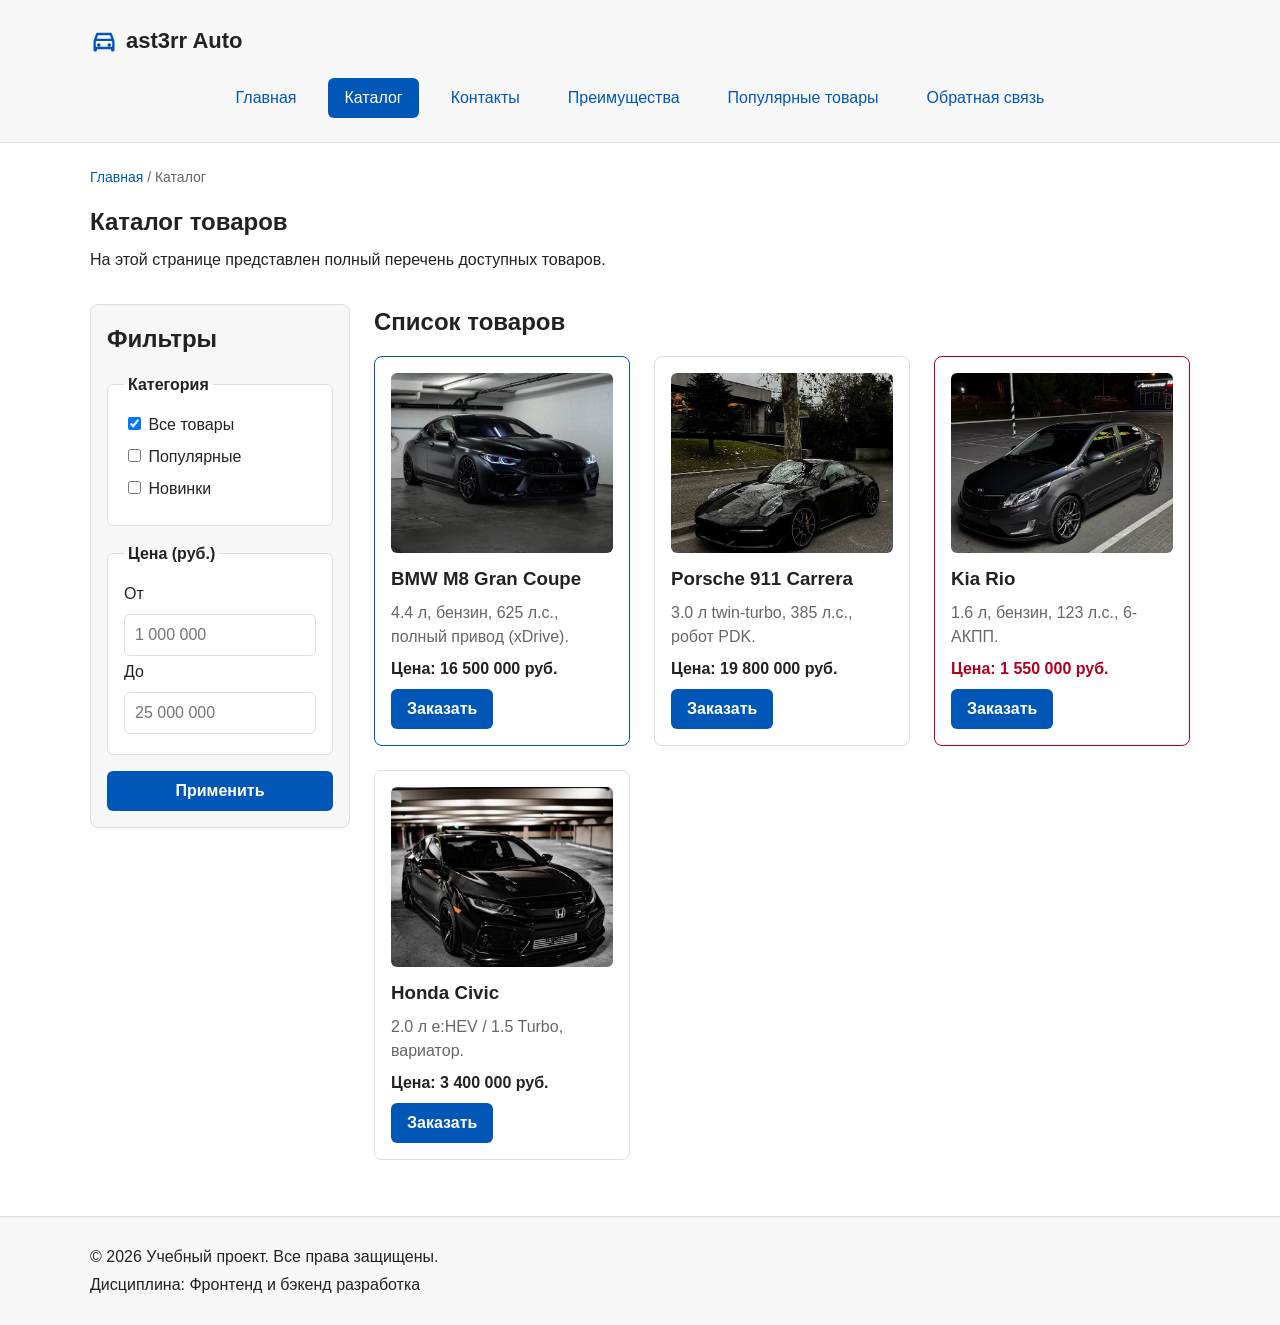
==== commit fb17ffd4: "feat: replace logo with clean transparent svg badge" ====
--- a/catalog.html
+++ b/catalog.html
@@ -5,15 +5,15 @@
 <head>
   <meta charset="UTF-8">
   <meta name="viewport" content="width=device-width, initial-scale=1.0">
-  <meta name="description" content="Каталог товаров учебного интернет-магазина ShopProject.">
-  <title>Каталог товаров — Учебный интернет-магазин</title>
+  <meta name="description" content="Каталог товаров учебного интернет-магазина ast3rr Auto.">
+  <title>Каталог товаров — ast3rr Auto</title>
   <link rel="stylesheet" href="css/style.css">
   <script src="js/main.js" defer></script>
 </head>
 <body>
   <header class="site-header">
     <div class="site-header__inner">
-      <a class="site-header__logo" href="index.html">ShopProject</a>
+      <a class="site-header__logo" href="index.html" aria-label="ast3rr Auto"><svg class="site-header__logo-icon" viewBox="0 0 24 24" aria-hidden="true"><path d="M18.92 6.01C18.72 5.42 18.16 5 17.5 5h-11c-.66 0-1.21.42-1.42 1.01L3 12v8c0 .55.45 1 1 1h1c.55 0 1-.45 1-1v-1h12v1c0 .55.45 1 1 1h1c.55 0 1-.45 1-1v-8l-2.08-5.99zM6.85 7h10.29l1.04 3H5.81l1.04-3zM19 17H5v-4.66l.12-.34h13.77l.11.34V17zM7.5 14a1.5 1.5 0 1 0 0 3 1.5 1.5 0 0 0 0-3zm9 0a1.5 1.5 0 1 0 0 3 1.5 1.5 0 0 0 0-3z"/></svg><span>ast3rr Auto</span></a>
       <nav class="site-nav" aria-label="Основная навигация">
         <ul class="site-nav__list">
           <li class="site-nav__item"><a class="site-nav__link" href="index.html">Главная</a></li>
--- a/css/style.css
+++ b/css/style.css
@@ -476,4 +476,59 @@
   object-fit: cover;
   border-radius: var(--radius-sm);
   margin-bottom: var(--space-xs);
-}+}
+/* Sticky footer */
+body {
+  min-height: 100vh;
+  display: flex;
+  flex-direction: column;
+}
+
+main {
+  flex: 1;
+}
+
+.site-header__logo {
+  display: inline-flex;
+  align-items: center;
+  gap: var(--space-sm);
+  font-size: 22px;
+  font-weight: 700;
+  color: var(--color-text);
+  text-decoration: none;
+}
+
+.site-header__logo-icon {
+  width: 28px;
+  height: 28px;
+  fill: var(--color-primary);
+  flex-shrink: 0;
+}
+
+/* Sticky footer */
+body {
+  min-height: 100vh;
+  display: flex;
+  flex-direction: column;
+}
+
+main {
+  flex: 1;
+}
+
+.site-header__logo {
+  display: inline-flex;
+  align-items: center;
+  gap: var(--space-sm);
+  font-size: 22px;
+  font-weight: 700;
+  color: var(--color-text);
+  text-decoration: none;
+}
+
+.site-header__logo-icon {
+  width: 28px;
+  height: 28px;
+  fill: var(--color-primary);
+  flex-shrink: 0;
+}
